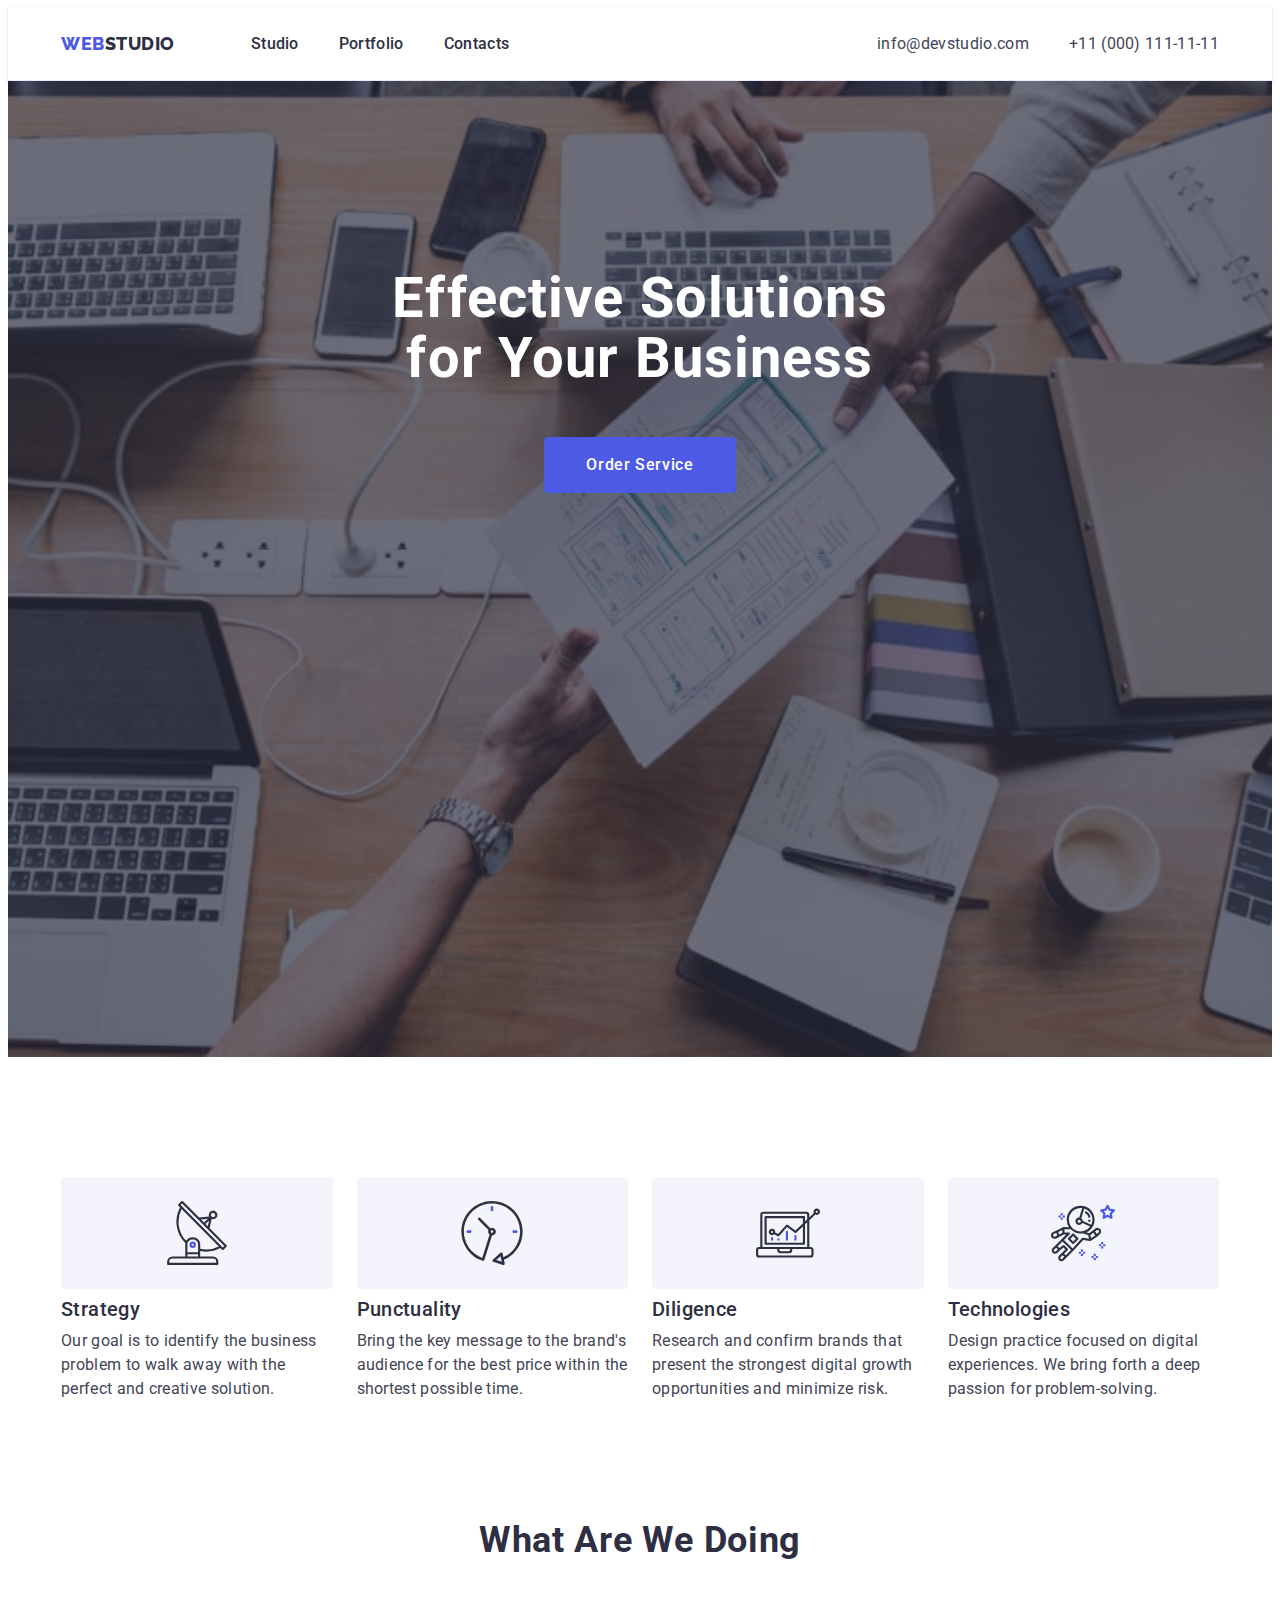
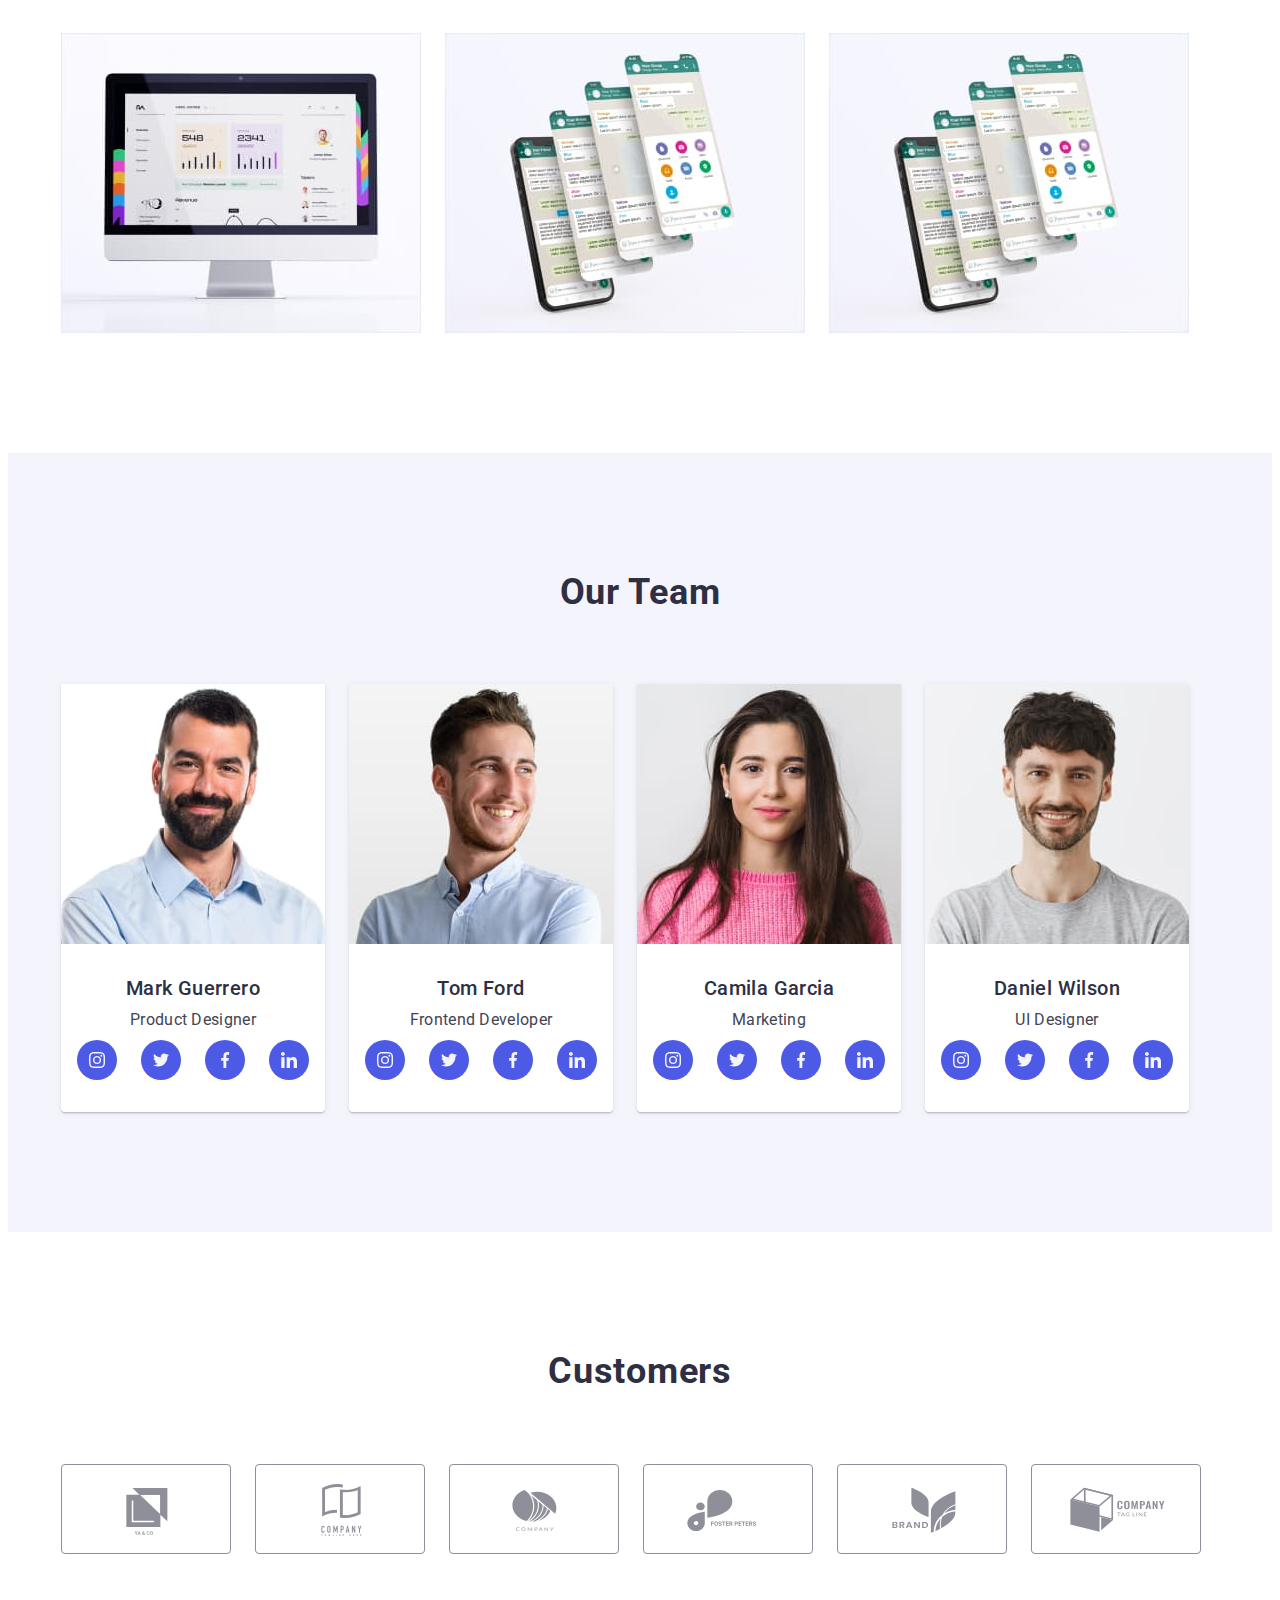
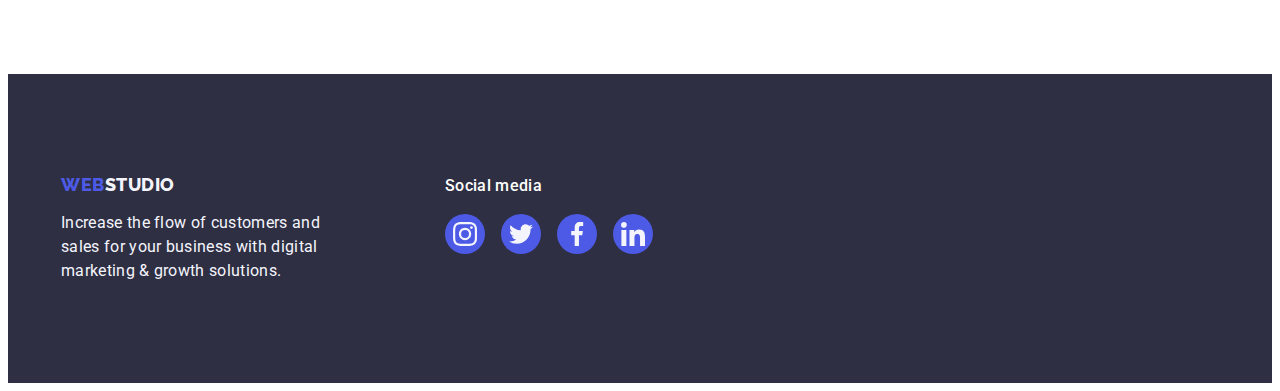
==== index.html @ f5ab240f "Initial commit" ====
<!DOCTYPE html>
<html lang="en">
  <head>
    <meta charset="UTF-8" />
    <meta http-equiv="X-UA-Compatible" content="IE=edge" />
    <meta name="viewport" content="width=device-width, initial-scale=1.0" />
    <title>Studio</title>
    <link rel="preconnect" href="https://fonts.googleapis.com">
<link rel="preconnect" href="https://fonts.gstatic.com" crossorigin>
<link href="https://fonts.googleapis.com/css2?family=Raleway:wght@800&family=Roboto:wght@400;500;700;900&display=swap" rel="stylesheet">
<link rel="stylesheet" href="https://cdnjs.cloudflare.com/ajax/libs/modern-normalize/1.1.0/modern-normalize.min.css" integrity="sha512-wpPYUAdjBVSE4KJnH1VR1HeZfpl1ub8YT/NKx4PuQ5NmX2tKuGu6U/JRp5y+Y8XG2tV+wKQpNHVUX03MfMFn9Q==" crossorigin="anonymous" referrerpolicy="no-referrer" />   
<link rel="stylesheet" href="./css/style.css">
  </head>
  <body>
    <header class="main">
      <div class="container main-nav">
      <nav class="main-nav">
        <a href="./index.html" class="logo link">Web<span class="logoelement">Studio</span></a>
        <ul class="site-nav list">
          <li class="item"> <a href="./index.html" class="link">Studio</a></li>
          <li class="item"> <a href="./portfolio.html" class="link">Portfolio</a></li>
          <li class="item"> <a href="" class="link">Contacts</a></li>
        </ul>
      </nav>
      <address class="kontakts">
        <ul class="kontakts-list list">
          <li class="item"><a href="mailto:info@devstudio.com" class="link">info@devstudio.com</a></li>
          <li class="item"><a href="tel:+110001111111" class="link">+11 (000) 111-11-11</a></li>
        </ul>
      </address>
      </div>
    </header>
    <main>
      <section class="hero overlay">
        <div class="container">
        <h1 class="hero-title">Effective Solutions for Your Business</h1>
        <button type="button" class="hero-btn">Order Service</button>
        </div>
      </section>
      <section class="section-advantage">
        <div class="container">
        <h2 hidden class="section-title">Our advantage</h2>
        <ul class="advantage-list list">
          <li class="advantage-item">
            <div class="advantage-icons">
            <svg class="icon" width="64" height="64">
              <use href="./images/icons.svg#icon-antenna"></use>
            </svg>
            </div>
            <h3 class="advantage-title">Strategy</h3>
            <p class="advantage-text">Our goal is to identify the business problem to walk away with the perfect and creative solution. </p>
          </li>
          <li class="advantage-item">
            <div class="advantage-icons">
            <svg class="icon" width="64" height="64">
              <use href="./images/icons.svg#icon-clock"></use>
            </svg>
            </div>
            <h3 class="advantage-title">Punctuality</h3>
            <p class="advantage-text">Bring the key message to the brand's audience for the best price within the shortest possible time.</p>
          </li>
          <li class="advantage-item">
            <div class="advantage-icons">
            <svg class="icon" width="64" height="64">
              <use href="./images/icons.svg#icon-diagram"></use>
            </svg>
            </div>
            <h3 class="advantage-title">Diligence</h3>
            <p class="advantage-text">Research and confirm brands that present the strongest digital growth opportunities and minimize risk.</p>
          </li>
          <li class="advantage-item">
            <div class="advantage-icons">
            <svg class="icon" width="64" height="64">
              <use href="./images/icons.svg#icon-astronaut"></use>
            </svg>
            </div>
            <h3 class="advantage-title">Technologies</h3>
            <p class="advantage-text">Design practice focused on digital experiences. We bring forth a deep passion for problem-solving.</p>
          </li>
        </ul>
        </div>
      </section>
      <section class="section-works">
        <div class="container">
        <h2 class="section-title ">What are we doing</h2>
        <ul class="works-list list">
          <li class="works-item"> <img src="./images/img1.jpg" alt="tablet" width="360" height="300"></li>
          <li class="works-item"> <img src="./images/img2.jpg" alt="smartphone" width="360" height="300"></li>
          <li class="works-item"> <img src="./images/img2.jpg" alt="phone & laptop" width="360" height="300"></li>
        </ul>
        </div>
      </section>
      <section class="section-team team-bg">
        <div class="container">
        <h2 class="section-title">Our Team</h2>
        <ul class="team-list list">
          <li class="team-item">
            <img src="./images/worker1.jpg" alt="Mark Guerrero" width="264" height="260">
            <div class="card-info"><h3 class="team-title">Mark Guerrero</h3>
            <p class="team-text">Product Designer</p>
            <ul class="social-icons list">
              <li class="social-item"><a href="" class="team-icon">
                <svg class="icon" width="16" height="16">
                <use href="./images/icons.svg#icon-instagram"></use>
              </svg>
              </a>
              </li>
              <li class="social-item"><a href="" class="team-icon">
                <svg class="icon" width="16" height="16">
                <use href="./images/icons.svg#icon-twitter"></use>
              </svg>
              </a>
            </li>
              <li class="social-item"><a href="" class="team-icon">
                <svg class="icon" width="16" height="16">
                <use href="./images/icons.svg#icon-facebook"></use>
              </svg>
              </a>
            </li>
              <li class="social-item"><a href="" class="team-icon">
                <svg class="icon" width="16" height="16">
                <use href="./images/icons.svg#icon-linkedin"></use>
              </svg>
              </a>
            </li>
            </ul>
          </div>
          </li>
          <li class="team-item">
            <img src="./images/worker2.jpg" alt="Tom Ford" width="264" height="260">
            <div class="card-info"><h3 class="team-title">Tom Ford</h3>
            <p class="team-text">Frontend Developer</p>
            <ul class="social-icons list">
              <li class="social-item"><a href="" class="team-icon">
                <svg class="icon" width="16" height="16">
                <use href="./images/icons.svg#icon-instagram"></use>
              </svg>
              </a>
              </li>
              <li class="social-item"><a href="" class="team-icon">
                <svg class="icon" width="16" height="16">
                <use href="./images/icons.svg#icon-twitter"></use>
              </svg>
              </a>
            </li>
              <li class="social-item"><a href="" class="team-icon">
                <svg class="icon" width="16" height="16">
                <use href="./images/icons.svg#icon-facebook"></use>
              </svg>
              </a>
            </li>
              <li class="social-item"><a href="" class="team-icon">
                <svg class="icon" width="16" height="16">
                <use href="./images/icons.svg#icon-linkedin"></use>
              </svg>
              </a>
            </li>
            </ul>
          </div>
          </li>
          <li class="team-item">
            <img src="./images/worker3.jpg" alt="Camila Garcia" width="264" height="260">
            <div class="card-info"><h3 class="team-title">Camila Garcia</h3>
            <p class="team-text">Marketing</p>
            <ul class="social-icons list">
              <li class="social-item"><a href="" class="team-icon">
                <svg class="icon" width="16" height="16">
                <use href="./images/icons.svg#icon-instagram"></use>
              </svg>
              </a>
              </li>
              <li class="social-item"><a href="" class="team-icon">
                <svg class="icon" width="16" height="16">
                <use href="./images/icons.svg#icon-twitter"></use>
              </svg>
              </a>
            </li>
              <li class="social-item"><a href="" class="team-icon">
                <svg class="icon" width="16" height="16">
                <use href="./images/icons.svg#icon-facebook"></use>
              </svg>
              </a>
            </li>
              <li class="social-item"><a href="" class="team-icon">
                <svg class="icon" width="16" height="16">
                <use href="./images/icons.svg#icon-linkedin"></use>
              </svg>
              </a>
            </li>
            </ul>
          </div>
          </li>
          <li class="team-item">
            <img src="./images/worker4.jpg" alt="Daniel Wilson" width="264" height="260">
            <div class="card-info"><h3 class="team-title">Daniel Wilson</h3>
            <p class="team-text">UI Designer</p>
            <ul class="social-icons list">
              <li class="social-item"><a href="" class="team-icon">
                <svg class="icon" width="16" height="16">
                <use href="./images/icons.svg#icon-instagram"></use>
              </svg>
              </a>
              </li>
              <li class="social-item"><a href="" class="team-icon">
                <svg class="icon" width="16" height="16">
                <use href="./images/icons.svg#icon-twitter"></use>
              </svg>
              </a>
            </li>
              <li class="social-item"><a href="" class="team-icon">
                <svg class="icon" width="16" height="16">
                <use href="./images/icons.svg#icon-facebook"></use>
              </svg>
              </a>
            </li>
              <li class="social-item"><a href="" class="team-icon">
                <svg class="icon" width="16" height="16">
                <use href="./images/icons.svg#icon-linkedin"></use>
              </svg>
              </a>
            </li>
            </ul>
          </div>
          </li>
        </ul>
        </div>
      </section>
      <section class="section-customers">
        <div class="container">
        <h2 class="section-title">Customers</h2>
        <ul class="customers-list list">
          <li class="customers-item"><a href="" class="customers-link link">
            <svg class="icon" width="104" height="56">
              <use href="./images/icons.svg#icon-Company1"></use>
            </svg>
          </a></li>
          <li class="customers-item"><a href="" class="customers-link link">
            <svg class="icon" width="104" height="56">
              <use href="./images/icons.svg#icon-Company2"></use>
            </svg>
          </a></li>
          <li class="customers-item"><a href="" class="customers-link link">
            <svg class="icon" width="104" height="56">
              <use href="./images/icons.svg#icon-Company3"></use>
            </svg>
          </a></li>
          <li class="customers-item"><a href="" class="customers-link link">
            <svg class="icon" width="104" height="56">
              <use href="./images/icons.svg#icon-Company4"></use>
            </svg></a>
          </li>
          <li class="customers-item"><a href="" class="customers-link link">
            <svg class="icon" width="104" height="56">
              <use href="./images/icons.svg#icon-Company5"></use>
            </svg>
          </a></li>
          <li class="customers-item"><a href="" class="customers-link link">
            <svg class="icon" width="104" height="56">
              <use href="./images/icons.svg#icon-Company6"></use>
            </svg>
          </a></li>
        </ul>
        </div>
      </section>
    </main>
    <footer class="bottom">
      <div class="container bottom-sections">
      <div class="logo-section">
      <a href="./index.html" class="logo-bottom link">Web<span class="logo-el-footer">Studio</span></a>
      <p class="bottom-text">Increase the flow of customers and sales for your business with digital marketing & growth solutions.</p>
      </div>
      <div class="social-section">
        <p class="social-title">Social media</p>
        <ul class="social-bottom-list list">
          <li class="social-bottom-item"><a href="" class="social-bottom-link link">
            <svg class="icon" width="24" height="24">
              <use href="./images/icons.svg#icon-instagram"></use>
            </svg>
          </a></li>
          <li class="social-bottom-item"><a href="" class="social-bottom-link link">
            <svg class="icon" width="24" height="24">
              <use href="./images/icons.svg#icon-twitter"></use>
            </svg>
          </a></li>
          <li class="social-bottom-item"><a href="" class="social-bottom-link link">
            <svg class="icon" width="24" height="24">
              <use href="./images/icons.svg#icon-facebook"></use>
            </svg>
          </a></li>
          <li class="social-bottom-item"><a href="" class="social-bottom-link link">
            <svg class="icon" width="24" height="24">
              <use href="./images/icons.svg#icon-linkedin"></use>
            </svg>
          </a></li>
        </ul>
      </div>
      </div>
    </footer>
  </body>
</html>
---- css/style.css ----
:root{
    --body-text-color:#434455;
    --header-text-color:#2E2F42;
    --primary-brend-color:#4D5AE5;
    --pressed-state-color:#404BBF;
    --primary-color-white:#ffffff;
    --light-mode-color: #F4F4FD;
    --accent-color: #E7E9FC;
}
h1,
h2,
h3,
h4,
h5,
h6,
p,
ul{
    margin: 0;
    padding: 0;
}
img{
    display: block;
}

body{
    background-color:var(--primary-color-white);
    color:var(--body-text-color);
    font-family: Roboto, sans-serif;
    font-size: 16px;
    line-height: 1.5;
    letter-spacing: 0.02em;
}
.list {
    list-style: none;
}

.link {
    text-decoration: none;
}
/*Header*/
.main{
    border-bottom: 1px solid var(--accent-color);
    box-shadow: 0px 2px 1px rgba(46, 47, 66, 0.08), 0px 1px 1px rgba(46, 47, 66, 0.16), 0px 1px 6px rgba(46, 47, 66, 0.08);
}
.container{
    width: 1158px;
    padding-right: 15px;
    padding-left: 15px;
    margin-right: auto;
    margin-left: auto;
}
.logo{
    margin-right: 76px;
    color:var(--primary-brend-color);
    font-family: Raleway, sans-serif;
    font-weight: 800;
    font-size: 18px;
    line-height: 1.17;
    letter-spacing: 0.03em;
    text-transform: uppercase;
}
.main-nav{
    display: flex;
    align-items: center;
}

.site-nav .item:not(:last-child){
    margin-right: 40px;
}

.logoelement{
    color: var(--header-text-color);
}
.site-nav{
    display: flex;
    
}
.site-nav .link{
    display: block;
    padding-top: 24px;
    padding-bottom: 24px;

    color: var(--header-text-color);
    font-weight: 500;

    font-size: 16px;
    line-height: 1.5;
    text-decoration: none;
}
.site-nav .link:hover,
.site-nav .link:focus{
    color: var(--pressed-state-color);
}
.kontakts{
    font-style: normal;
    display: flex;
    margin-left: auto;
}
.kontakts-list .link{
    display: block;
    color:var(--body-text-color);
    font-size: 16px;
    line-height: 1.5;
    text-decoration: none;
}
.kontakts-list .link:hover,
.kontakts-list .link:focus{
     color: var(--pressed-state-color);
}
.kontakts-list {
    display: flex;
}
.kontakts-list .item:not(:last-child){
    margin-right: 40px;
}
/*Hero*/
.hero{
    padding-top: 188px;
    padding-bottom: 188px;
    background-color:var(--header-text-color);
    text-align: center;
}
.overlay{
    max-width: 1440px;
    min-height: 600px;
    margin-right: auto;
    margin-left: auto;
    background-image: linear-gradient(rgba(46, 47, 66, 0.7), rgba(46, 47, 66, 0.7)),
        url(../images/people-office.jpg);
    background-repeat: no-repeat;
    background-position: center;
    background-size: cover;   
}
.hero-title{
    max-width: 496px;
    margin-left: auto;
    margin-right: auto;
    color: var(--primary-color-white);
    font-weight: 700;
    font-size: 56px;
    line-height: 1.07;
    letter-spacing: 0.02em;

}
.hero-btn{
    display: block;
    border: none;
    min-width: 169px;
    height: 56px;
    margin-left: auto;
    margin-right: auto;
    margin-top: 48px;
    padding: 16px 42px;
    border-radius: 4px;

    background-color: var(--primary-brend-color);
    color: var(--primary-color-white);
    cursor: pointer;
    font-family: Roboto, sans-serif;
    font-weight: 500;
    font-size: 16px;
    line-height: 1.5;
    letter-spacing: 0.04em;
}
.hero-btn:hover,
.hero-btn:focus{
    background-color: var(--pressed-state-color);
    box-shadow: 0px 4px 4px rgba(0, 0, 0, 0.15);
}
/*Sections Advantage*/
.section-advantage{
    padding-top: 120px;
    padding-bottom: 120px;
}

.section-title{
    margin-bottom: 72px;
    color:var(--header-text-color);
    font-weight: 700;
    font-size: 36px;
    line-height: 1.1;
    text-align: center;
    letter-spacing: 0.02em;
    text-transform: capitalize;
}
.advantage-list{
    display: flex;
}
.advantage-list .advantage-item:not(:last-child){
    margin-right: 24px;
}
.advantage-list > .advantage-item{
    flex-basis: calc((100% - 72px) / 4);
}
.advantage-title{
    margin-bottom: 8px;
}
.advantage-icons{
    display: flex;
    height: 112px;
    border-radius: 4px;
    align-items: center;
    justify-content: center;
    margin-bottom: 8px;
    background-color: var(--light-mode-color);
}
.advantage-title,
.team-title,
.project-title{
    color:var(--header-text-color);
    font-weight: 500;
    font-size: 20px;
    line-height: 1.2;
    letter-spacing: 0.02em;
}
/*Section Works*/

.section-works {
    padding-bottom: 120px;
}
.works-list{
    display: flex;
    margin-top: 72px;
}
.works-list > .works-item:not(:last-child){
    margin-right: 24px;
}
/*Section Team*/

.section-team{
    padding-top: 120px;
    padding-bottom: 120px;
}
.team-list{
    display: flex;
}

.team-title{
    margin-bottom: 8px;
}
.team-text{
    font-size: 16px;
}

.team-item{
    border-radius: 0px 0px 4px 4px;
    background-color: var(--primary-color-white);
    text-align: center;
    box-shadow: 0px 1px 6px rgba(46, 47, 66, 0.08), 0px 1px 1px 
     rgba(46, 47, 66, 0.16), 0px 2px 1px
     rgba(46, 47, 66, 0.08);
}
.team-list .team-item:not(:last-child){
    margin-right: 24px;
}
.card-info{
    padding: 32px 0 32px;
}
.social-icons{
    display: flex;
    justify-content: center;
    padding-top: 8px;
    gap: 24px;
}
.team-icon{
    display: flex;
    width: 40px;
    height: 40px;
    border-radius: 50%;
    align-items: center;
    justify-content: center;
    background-color: var(--primary-brend-color);
}
.team-icon:hover,
.team-icon:focus{
    background-color: var(--pressed-state-color);
}
.icon{
    fill: var(--light-mode-color);
}
.team-bg{
    background-color: var(--light-mode-color);
}
     /*Section Customers*/

.section-customers{
    padding-top: 120px;
    padding-bottom: 120px;
}
.customers-list{
    display: flex;
    gap: 24px;
}

.customers-link{
    display: flex;
    width: 168px;
    height: 88px;
    align-items: center;
    justify-content: center;
    border-radius: 4px;
    border: 1px solid #8E8F99;
    color: #8E8F99;
    
}
.customers-link .icon{
    fill: currentColor;
} 
.customers-link:hover,
.customers-link:focus{
    border: 1px solid var(--pressed-state-color);
    color: var(--pressed-state-color);
}

           /*Footer*/
.bottom{
    background-color: var(--header-text-color);
    padding-bottom: 100px;
    padding-top: 100px;
}
.bottom-text{
    
    color:var(--light-mode-color) ;
}
.logo-bottom{
    display: inline-block;
    margin-bottom: 16px;
    color: var(--primary-brend-color);
    font-family: Raleway, sans-serif;
    font-family: Raleway, sans-serif;
    font-weight: 800;
    font-size: 18px;
    line-height: 1.17;
    letter-spacing: 0.03em;
    text-transform: uppercase;
}
.logo-el-footer{
    color: var(--light-mode-color);
}
.logo-section{
    max-width: 264px;
    margin-right: 120px;
}
.bottom-sections{
    display: flex;
    align-items: baseline;
}
.social-section{
    min-width: 208px;
}
 .social-title{
    font-weight: 500;
    font-size: 16px;
    line-height: 1.5;
    letter-spacing: 0.02em;
    color: var(--primary-color-white);
    margin-bottom: 16px;
}
.social-bottom-list{
    display: flex;
    gap: 16px;
}
.social-bottom-link{
    display: flex;
    width: 40px;
    height: 40px;
    border-radius: 50%;
    align-items: center;
    justify-content: center;
    background-color: var(--primary-brend-color);
}
.social-bottom-link:hover,
.social-bottom-link:focus{
    background-color: #31D0AA;
}
.social-bottom-link .icon{
    margin: 8px;
}
         /*Portfolio page*/

.gallery{
    padding-top: 96px;
    padding-bottom: 120px;
}
.gallery-filter{
    display: flex;
    justify-content: center;
    margin-bottom: 72px;
}
.filter-btn{
    display: inline-block;
    padding: 12px 24px;
    border: 1px solid var(--accent-color);
    border-radius: 4px;
    background-color: var(--light-mode-color);
    color: var(--primary-brend-color);
    font-family: Roboto, sans-serif;
    font-weight: 500;
    font-size: 16px;
    line-height: 1.5;
    letter-spacing: 0.04em;
    cursor: pointer;
}
.filter-btn:hover,
.filter-btn:focus{
    background-color: var(--pressed-state-color);
    color: var(--primary-color-white);
    border: 1px solid transparent;
    box-shadow: 0px 3px 1px rgba(0, 0, 0, 0.1), 0px 2px 1px rgba(0, 0, 0, 0.08), 0px 2px 2px rgba(0, 0, 0, 0.12);
}
.gallery-filter .gallery-item:not(:last-child){
    margin-right: 24px;
}
.projects{
    display: flex;
    flex-wrap: wrap;
}
.projects-link{
    display: block;
}
.projects > .projects-item:not(:nth-child(3n + 3)){
    margin-right: 24px;
}
.projects > .projects-item:not(:nth-last-child(-n + 3)){
    margin-bottom: 48px;
}
.projects > .projects-item{
    width: calc((100% - 48px) / 3);
}
.projects > .projects-link{
    display: block;
}
.card-content{
    padding: 32px 16px;
    border: 1px solid var(--accent-color);
    border-top: none;
}
.project-title{
    margin-bottom: 8px;
}
.projects .projects-link{
    
    color: inherit;
}
.projects-link:hover,
.projects-link:focus{
    box-shadow: 0px 1px 6px rgba(46, 47, 66, 0.08), 0px 1px 1px rgba(46, 47, 66, 0.16), 0px 2px 1px rgba(46, 47, 66, 0.08);
}
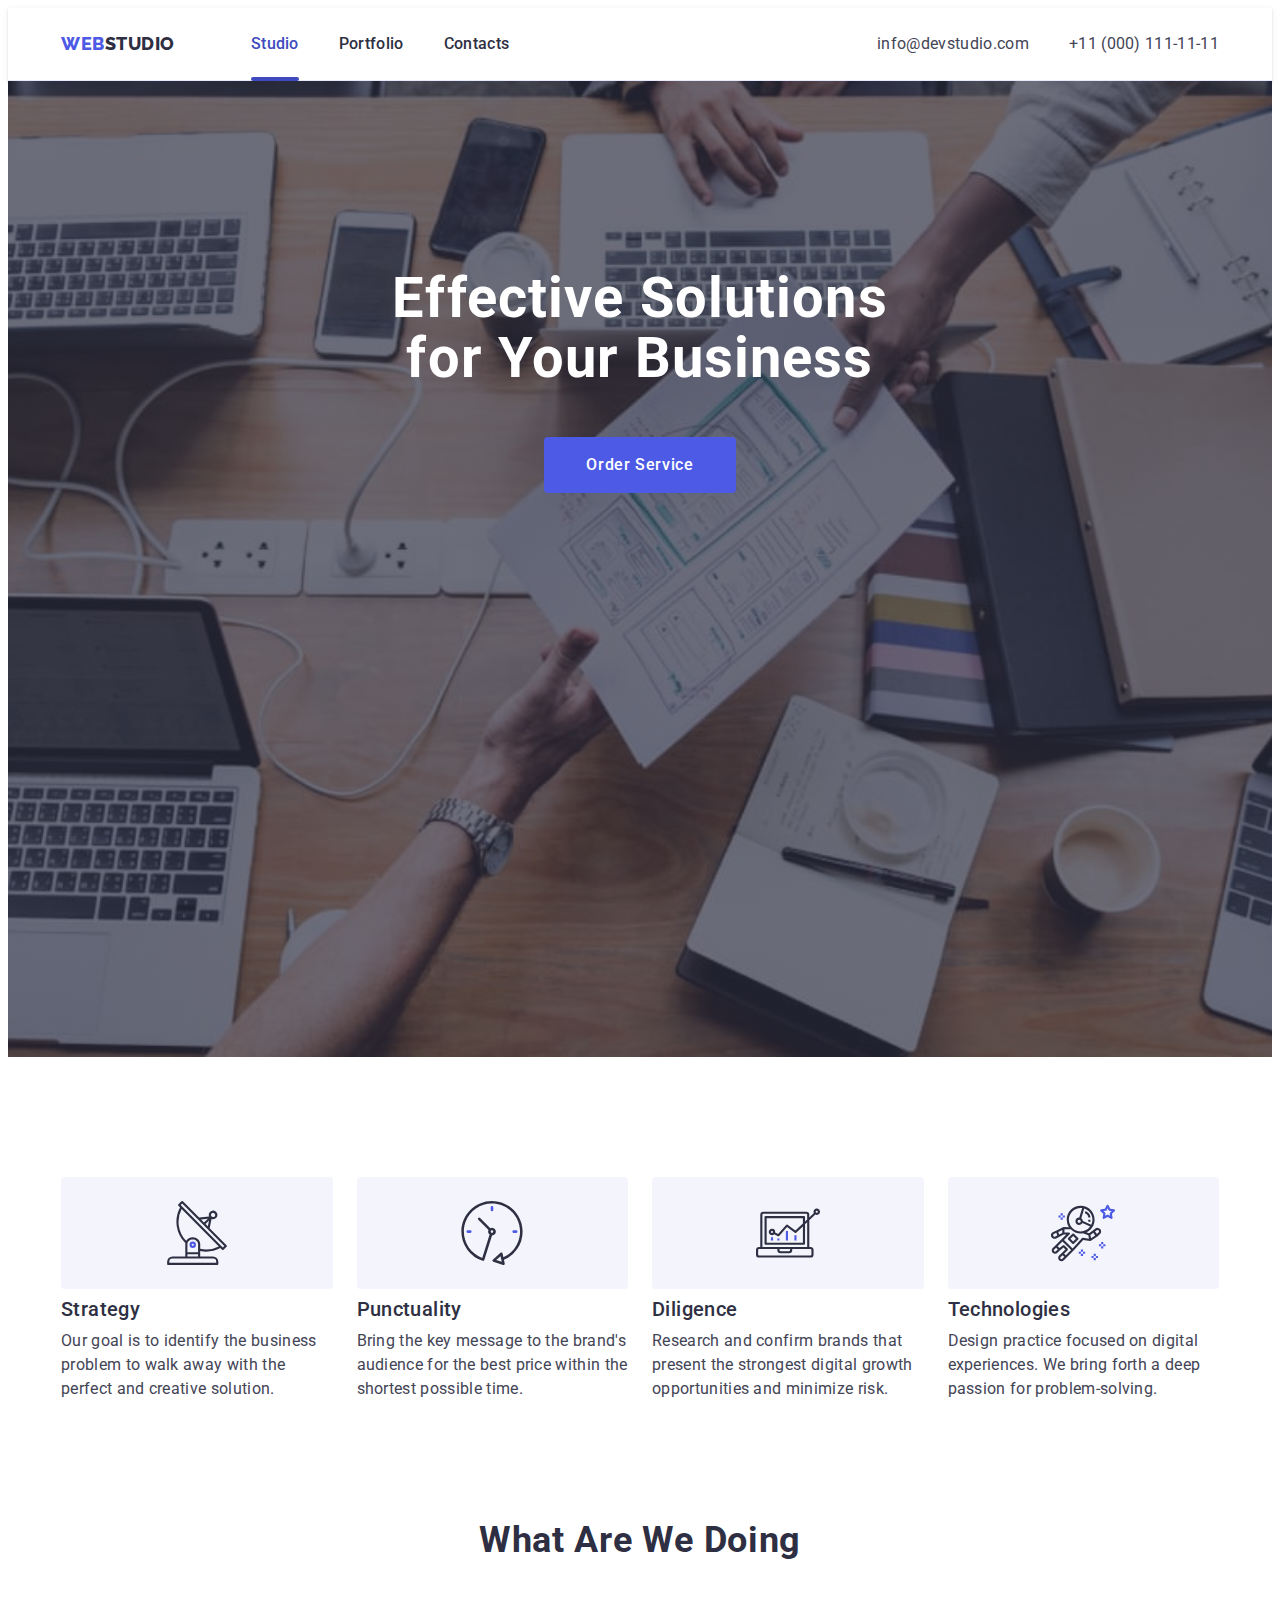
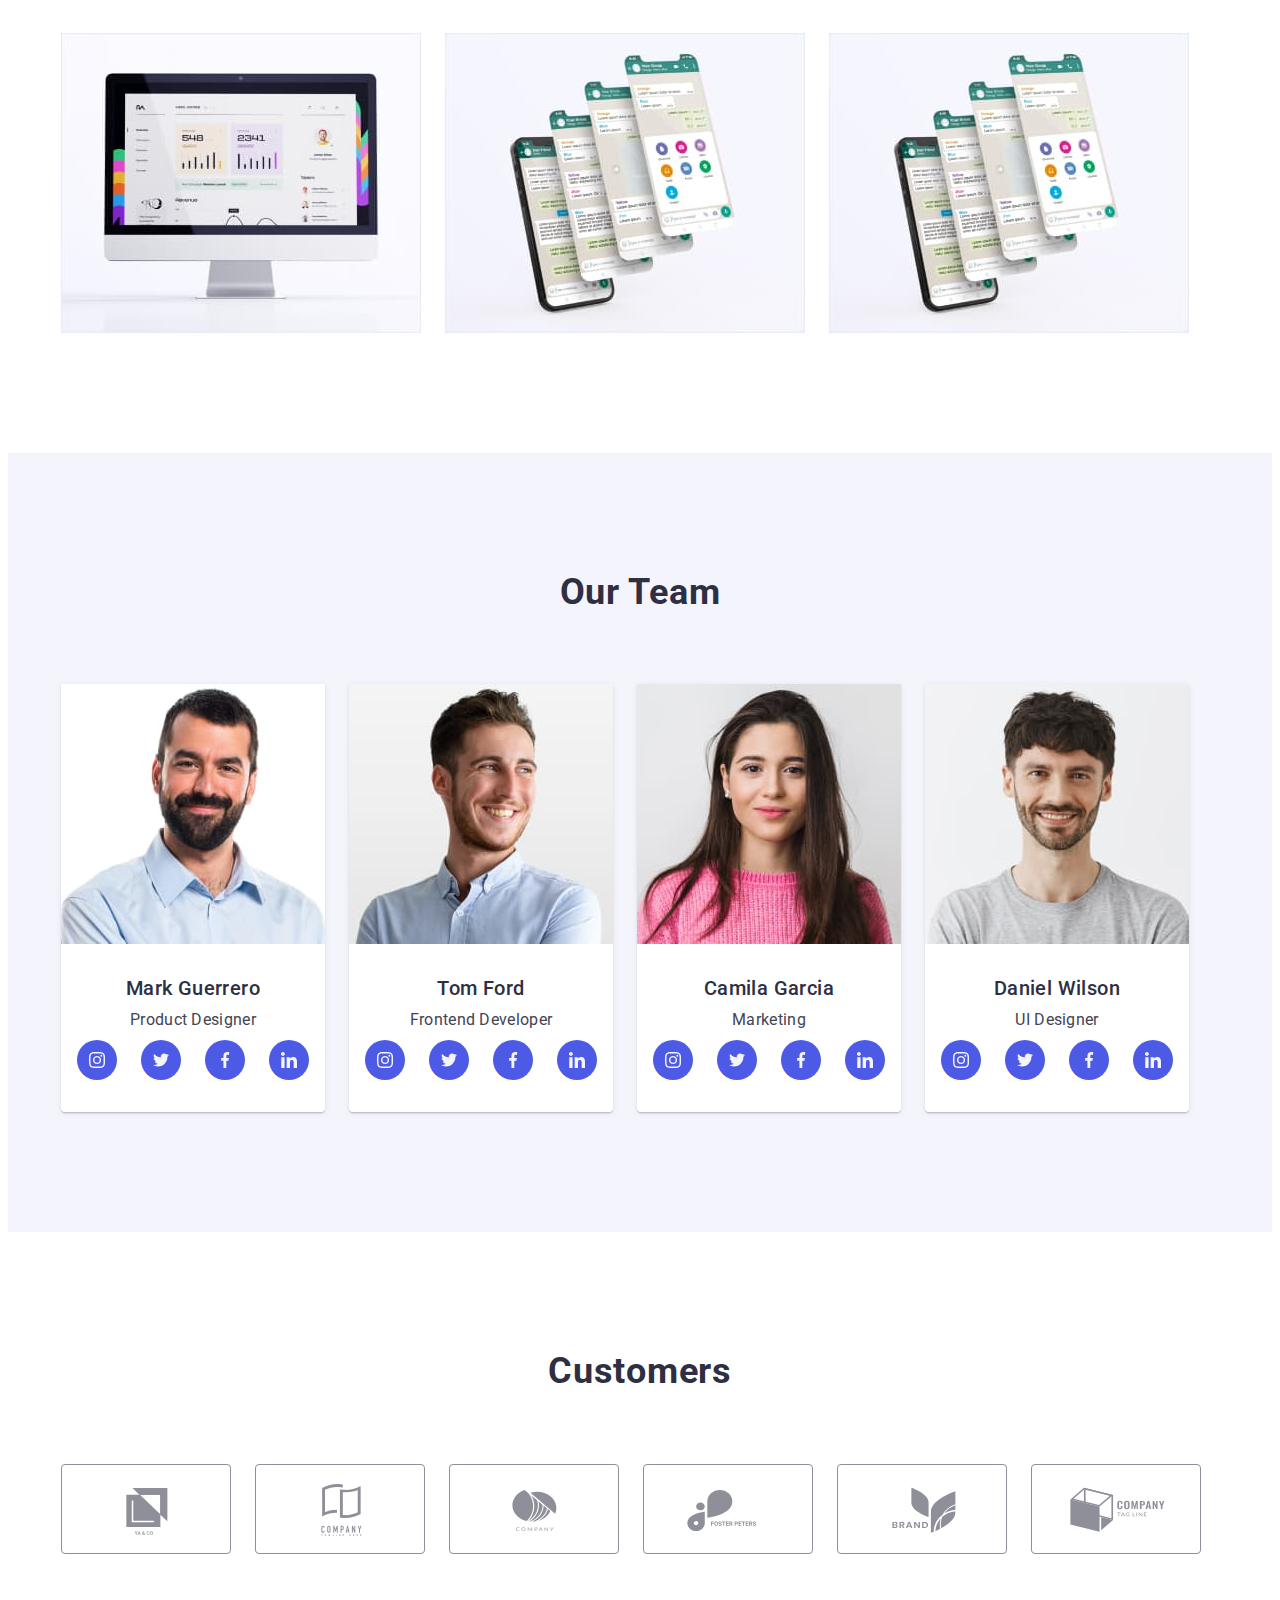
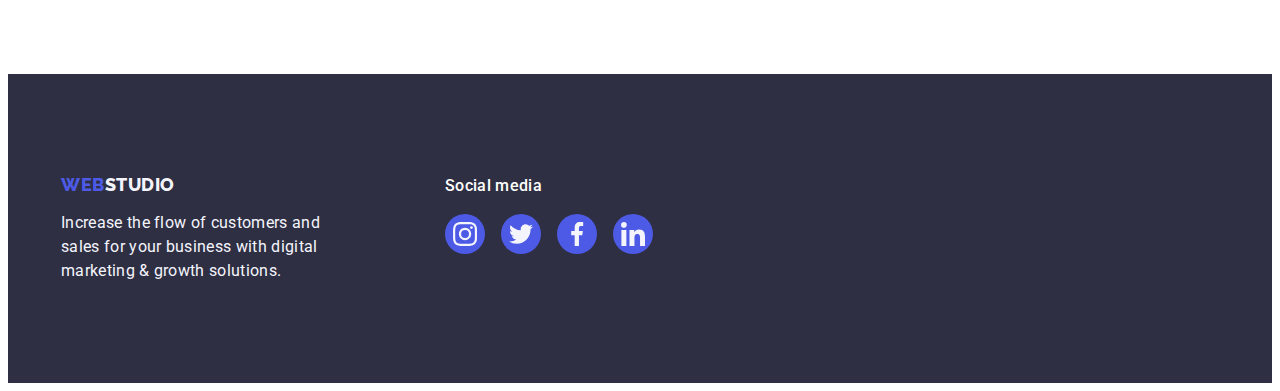
==== commit 59ed5f1f: "fixed errors 2" ====
--- a/index.html
+++ b/index.html
@@ -17,9 +17,9 @@
       <nav class="main-nav">
         <a href="./index.html" class="logo link">Web<span class="logoelement">Studio</span></a>
         <ul class="site-nav list">
-          <li class="item"> <a href="./index.html" class="link">Studio</a></li>
-          <li class="item"> <a href="./portfolio.html" class="link">Portfolio</a></li>
-          <li class="item"> <a href="" class="link">Contacts</a></li>
+          <li class="nav-item"> <a href="./index.html" class="nav-link active link">Studio</a></li>
+          <li class="nav-item"> <a href="./portfolio.html" class="nav-link link">Portfolio</a></li>
+          <li class="nav-item"> <a href="" class="nav-link link">Contacts</a></li>
         </ul>
       </nav>
       <address class="kontakts">
@@ -34,7 +34,7 @@
       <section class="hero overlay">
         <div class="container">
         <h1 class="hero-title">Effective Solutions for Your Business</h1>
-        <button type="button" class="hero-btn">Order Service</button>
+        <button data-modal-open type="button" class="hero-btn">Order Service</button>
         </div>
       </section>
       <section class="section-advantage">
@@ -296,5 +296,15 @@
       </div>
       </div>
     </footer>
+    <div class="backdrop is-hidden" data-modal>
+      <div class="modal">
+        <button type="button" class="modal-btn" data-modal-close>
+          <svg class="modal-btn-icon" width="8" height="8">
+            <use href="./images/icons.svg#icon-close"></use>
+          </svg>
+        </button>
+      </div>
+    </div>
+    <script src="./modal.js"></script>
   </body>
 </html>
--- a/css/style.css
+++ b/css/style.css
@@ -6,6 +6,7 @@
     --primary-color-white:#ffffff;
     --light-mode-color: #F4F4FD;
     --accent-color: #E7E9FC;
+    --transition:250ms cubic-bezier(0.4, 0, 0.2, 1);
 }
 h1,
 h2,
@@ -64,7 +65,7 @@
     align-items: center;
 }
 
-.site-nav .item:not(:last-child){
+.nav-item:not(:last-child){
     margin-right: 40px;
 }
 
@@ -75,7 +76,9 @@
     display: flex;
     
 }
-.site-nav .link{
+
+.nav-link{
+    position: relative;
     display: block;
     padding-top: 24px;
     padding-bottom: 24px;
@@ -86,11 +89,27 @@
     font-size: 16px;
     line-height: 1.5;
     text-decoration: none;
-}
-.site-nav .link:hover,
-.site-nav .link:focus{
+    transition: color var(--transition);
+}
+.nav-link:hover,
+.nav-link:focus{
     color: var(--pressed-state-color);
 }
+.nav-link.active{
+    color: var(--pressed-state-color);
+}
+.nav-link.active:after{
+    content: "";
+    position: absolute;
+    left: 0;
+    bottom: -1px;
+    display: flex;
+    width: 100%;
+    height: 4px;
+    border-radius: 2px;
+    background-color: var(--pressed-state-color);
+}
+
 .kontakts{
     font-style: normal;
     display: flex;
@@ -102,6 +121,7 @@
     font-size: 16px;
     line-height: 1.5;
     text-decoration: none;
+    transition: color var(--transition);
 }
 .kontakts-list .link:hover,
 .kontakts-list .link:focus{
@@ -161,6 +181,7 @@
     font-size: 16px;
     line-height: 1.5;
     letter-spacing: 0.04em;
+    transition: background-color var(--transition);
 }
 .hero-btn:hover,
 .hero-btn:focus{
@@ -270,6 +291,8 @@
     align-items: center;
     justify-content: center;
     background-color: var(--primary-brend-color);
+    transition: background-color var(--transition);
+
 }
 .team-icon:hover,
 .team-icon:focus{
@@ -290,6 +313,8 @@
 .customers-list{
     display: flex;
     gap: 24px;
+    transition: border-color var(--transition);
+    transition: color var(--transition);
 }
 
 .customers-link{
@@ -305,6 +330,7 @@
 }
 .customers-link .icon{
     fill: currentColor;
+    
 } 
 .customers-link:hover,
 .customers-link:focus{
@@ -368,6 +394,7 @@
     align-items: center;
     justify-content: center;
     background-color: var(--primary-brend-color);
+    transition: background-color var(--transition);
 }
 .social-bottom-link:hover,
 .social-bottom-link:focus{
@@ -400,6 +427,10 @@
     line-height: 1.5;
     letter-spacing: 0.04em;
     cursor: pointer;
+    transition: background-color var(--transition),
+    color var(--transition),
+    border-color var(--transition),
+    box-shadow var(--transition);
 }
 .filter-btn:hover,
 .filter-btn:focus{
@@ -417,6 +448,7 @@
 }
 .projects-link{
     display: block;
+    transition: box-shadow var(--transition);
 }
 .projects > .projects-item:not(:nth-child(3n + 3)){
     margin-right: 24px;
@@ -446,3 +478,91 @@
 .projects-link:focus{
     box-shadow: 0px 1px 6px rgba(46, 47, 66, 0.08), 0px 1px 1px rgba(46, 47, 66, 0.16), 0px 2px 1px rgba(46, 47, 66, 0.08);
 }
+.action{
+    position: relative;
+    overflow: hidden;
+}
+
+.action-text{
+    position: absolute;
+    top: 0;
+    left: 0;
+    width: 100%;
+    height: 100%;
+    padding: 40px 32px;
+    font-size: 16px;
+    line-height: 1.5;
+    letter-spacing: 0.02em;
+
+    overflow: auto;
+    transform: translate(0, 100%);
+    transition: transform var(--transition);
+    color: var(--light-mode-color);
+    background-color: var(--primary-brend-color);
+}
+.projects-link:hover .action-text,
+.projects-link:focus .action-text{
+    transform: translate(0, 0);
+    
+}
+
+/*------BACKDROP------*/
+
+.backdrop{
+    position: fixed;
+    top: 0;
+    left: 0;
+    min-width: 100%;
+    min-height: 100%;
+    background-color: rgba(46, 47, 66, 0.4);
+    transition: opacity var(--transition),
+    visibility var(--transition);
+}
+.backdrop.is-hidden{
+    opacity: 0;
+    pointer-events: none;
+    visibility: hidden;
+}
+.modal{
+position: absolute;
+    top: 50%;
+    left: 50%;
+    transform: translate(-50%, -50%);
+    width: 408px;
+    min-height: 576px;
+    background-color: #FCFCFC;
+    box-shadow: 0px 1px 1px rgba(0, 0, 0, 0.14), 0px 1px 3px rgba(0, 0, 0, 0.12), 0px 2px 1px rgba(0, 0, 0, 0.2);
+    border-radius: 4px;
+    transition: transform var(--transition);
+}
+.modal-btn{
+    position: absolute;
+    top: 24px;
+    right: 24px;
+    display: flex;
+    justify-content: center;
+    align-items: center;
+    padding: 0;
+    width: 24px;
+    height: 24px;
+    border-radius: 50%;
+    background: #E7E9FC;
+    border: 1px solid rgba(0, 0, 0, 0.1);
+    color: var(--header-text-color);
+    cursor: pointer;
+    transition: background-color var(--transition),
+    border var(--transition);
+}
+.modal-btn-icon{
+    fill: currentColor;
+    transition: fill var(--transition);
+}
+.modal-btn:hover,
+.modal-btn:focus{
+    border: none;
+    background-color: var(--pressed-state-color);
+}
+.modal-btn:hover .modal-btn-icon,
+.modal-btn:focus .modal-btn-icon{
+    fill: var(--primary-color-white);
+}